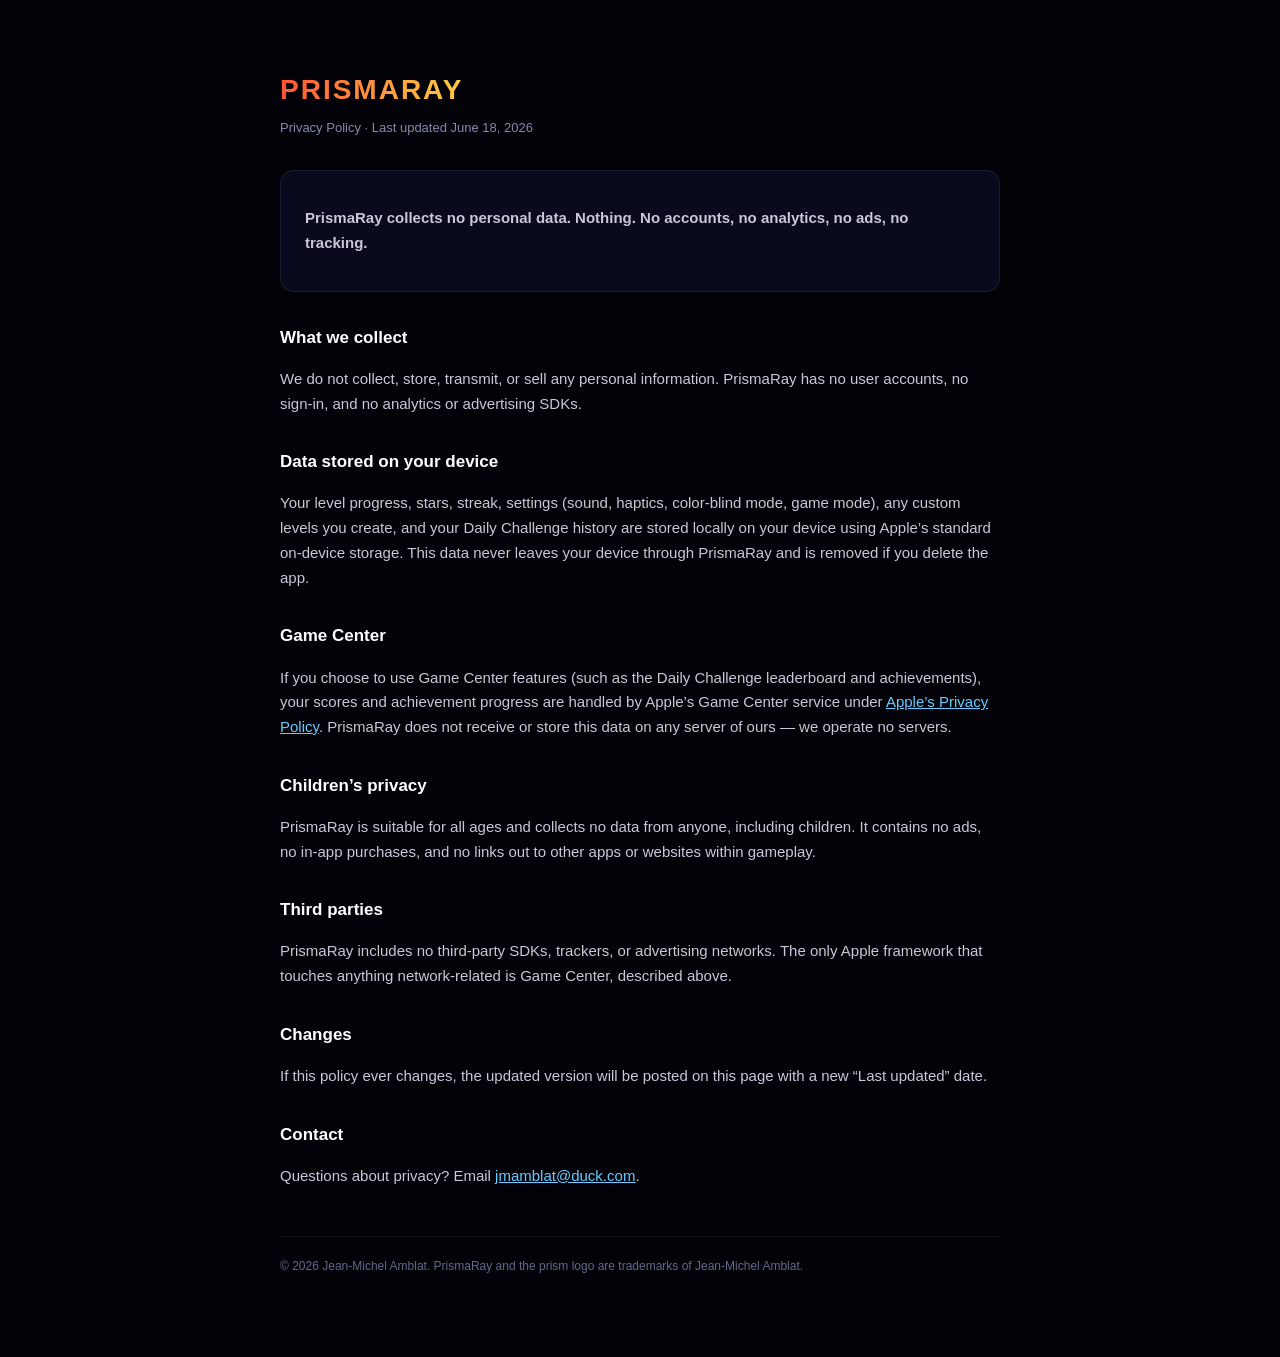
==== privacy-policy.html @ 41d7996e "PrismaRay pages" ====
<!DOCTYPE html>
<html lang="en">
<head>
<meta charset="UTF-8">
<meta name="viewport" content="width=device-width, initial-scale=1.0">
<title>PrismaRay — Privacy Policy</title>
<style>
  :root { color-scheme: dark; }
  body { margin:0; background:#020208; color:#e8e8f0; font-family:-apple-system,BlinkMacSystemFont,"Segoe UI",Roboto,sans-serif; line-height:1.65; }
  .wrap { max-width:720px; margin:0 auto; padding:48px 24px 80px; }
  h1 { font-size:28px; letter-spacing:2px; margin-bottom:4px; background:linear-gradient(90deg,#ff5533,#ffcc44,#33ff77,#3388ff,#aa66ff); -webkit-background-clip:text; background-clip:text; color:transparent; }
  .sub { color:#8888aa; font-size:13px; margin-bottom:32px; }
  h2 { font-size:17px; margin-top:32px; color:#fff; }
  p,li { color:#c8c8d8; font-size:15px; }
  a { color:#66ccff; }
  .card { background:#0a0a1e; border:1px solid rgba(255,255,255,.08); border-radius:14px; padding:20px 24px; margin-top:16px; }
  footer { margin-top:48px; color:#666688; font-size:12px; border-top:1px solid rgba(255,255,255,.06); padding-top:20px; }
</style>
</head>
<body>
<div class="wrap">
  <h1>PRISMARAY</h1>
  <div class="sub">Privacy Policy · Last updated June 18, 2026</div>

  <div class="card">
    <p><strong>PrismaRay collects no personal data. Nothing. No accounts, no analytics, no ads, no tracking.</strong></p>
  </div>

  <h2>What we collect</h2>
  <p>We do not collect, store, transmit, or sell any personal information. PrismaRay has no user accounts, no sign-in, and no analytics or advertising SDKs.</p>

  <h2>Data stored on your device</h2>
  <p>Your level progress, stars, streak, settings (sound, haptics, color-blind mode, game mode), any custom levels you create, and your Daily Challenge history are stored locally on your device using Apple’s standard on-device storage. This data never leaves your device through PrismaRay and is removed if you delete the app.</p>

  <h2>Game Center</h2>
  <p>If you choose to use Game Center features (such as the Daily Challenge leaderboard and achievements), your scores and achievement progress are handled by Apple’s Game Center service under <a href="https://www.apple.com/legal/privacy/">Apple’s Privacy Policy</a>. PrismaRay does not receive or store this data on any server of ours — we operate no servers.</p>

  <h2>Children’s privacy</h2>
  <p>PrismaRay is suitable for all ages and collects no data from anyone, including children. It contains no ads, no in-app purchases, and no links out to other apps or websites within gameplay.</p>

  <h2>Third parties</h2>
  <p>PrismaRay includes no third-party SDKs, trackers, or advertising networks. The only Apple framework that touches anything network-related is Game Center, described above.</p>

  <h2>Changes</h2>
  <p>If this policy ever changes, the updated version will be posted on this page with a new “Last updated” date.</p>

  <h2>Contact</h2>
  <p>Questions about privacy? Email <a href="mailto:jmamblat@duck.com">jmamblat@duck.com</a>.</p>

  <footer>© 2026 Jean-Michel Amblat. PrismaRay and the prism logo are trademarks of Jean-Michel Amblat.</footer>
</div>
</body>
</html>
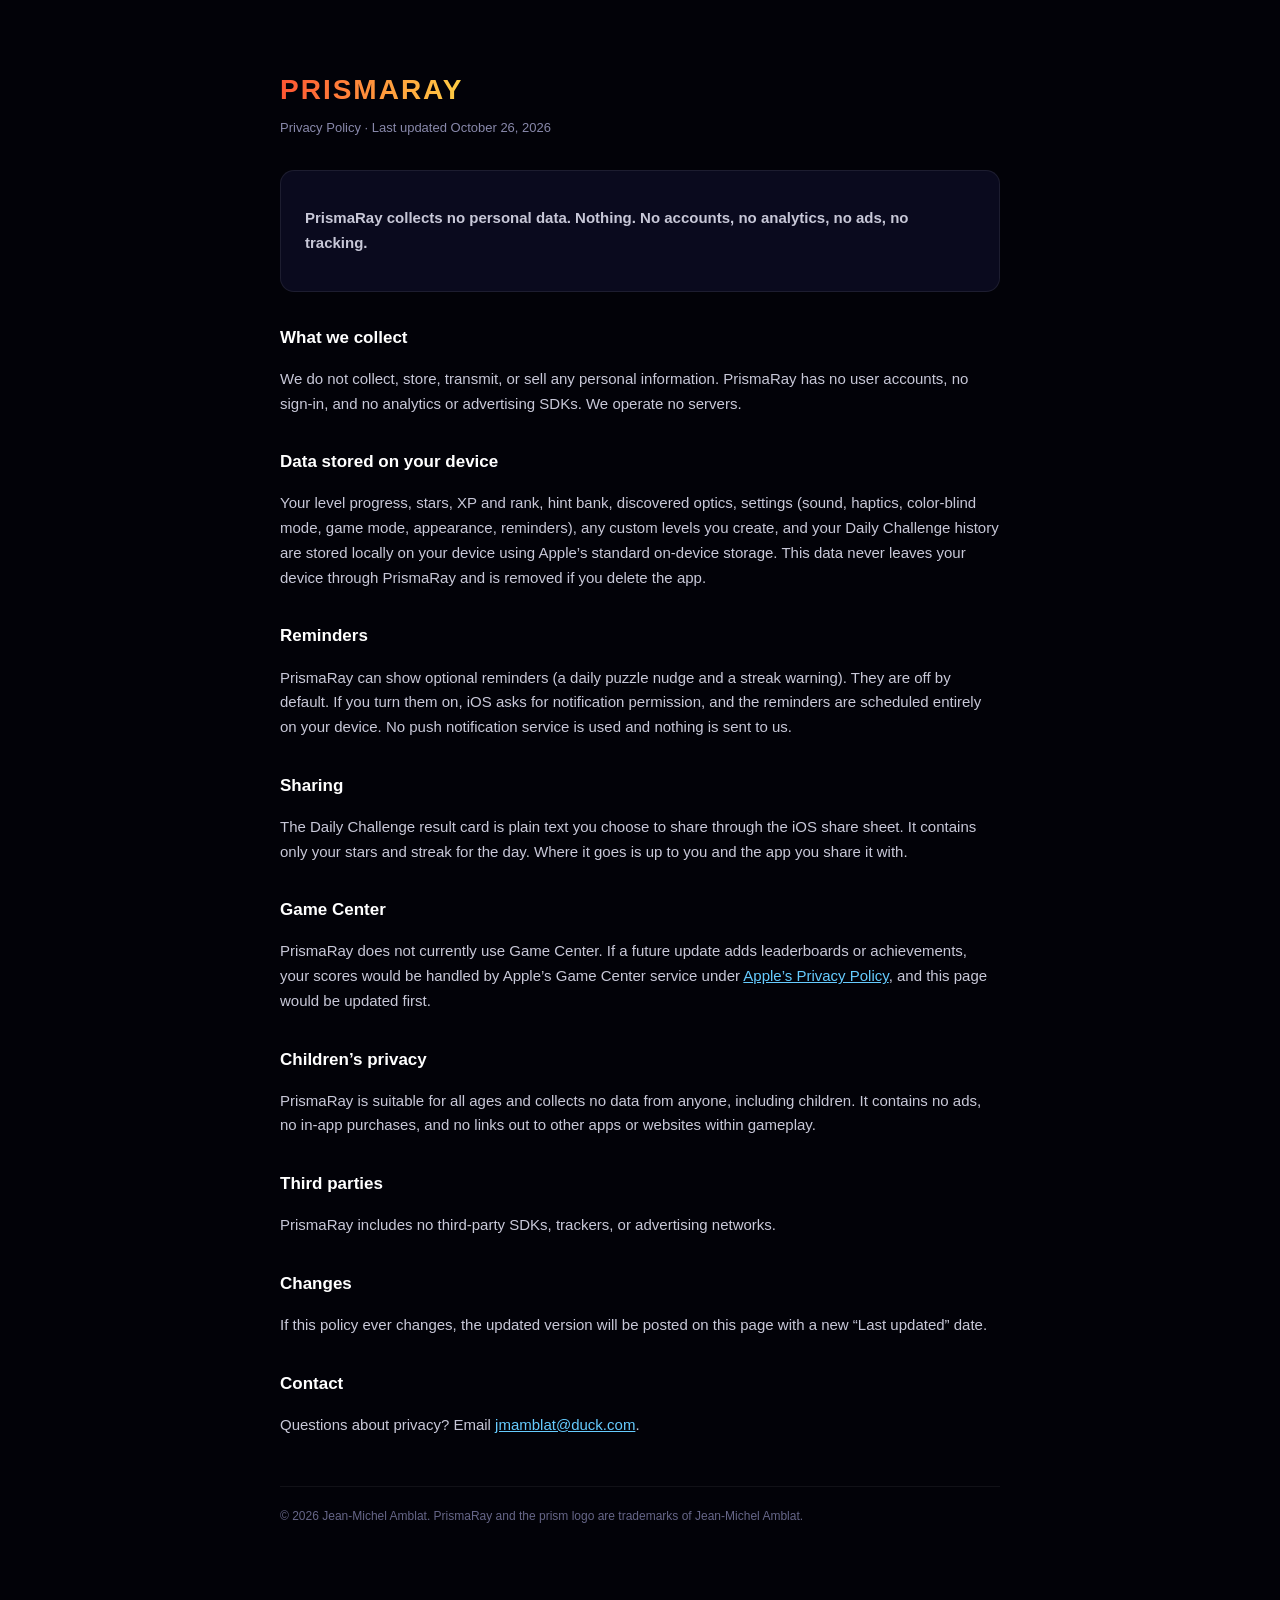
==== commit 13f59718: "Update support and privacy pages for PrismaRay 1.2 Reminders, stars, ranks, daily ladder, codex, end" ====
--- a/privacy-policy.html
+++ b/privacy-policy.html
@@ -20,26 +20,32 @@
 <body>
 <div class="wrap">
   <h1>PRISMARAY</h1>
-  <div class="sub">Privacy Policy · Last updated June 18, 2026</div>
+  <div class="sub">Privacy Policy · Last updated October 26, 2026</div>
 
   <div class="card">
     <p><strong>PrismaRay collects no personal data. Nothing. No accounts, no analytics, no ads, no tracking.</strong></p>
   </div>
 
   <h2>What we collect</h2>
-  <p>We do not collect, store, transmit, or sell any personal information. PrismaRay has no user accounts, no sign-in, and no analytics or advertising SDKs.</p>
+  <p>We do not collect, store, transmit, or sell any personal information. PrismaRay has no user accounts, no sign-in, and no analytics or advertising SDKs. We operate no servers.</p>
 
   <h2>Data stored on your device</h2>
-  <p>Your level progress, stars, streak, settings (sound, haptics, color-blind mode, game mode), any custom levels you create, and your Daily Challenge history are stored locally on your device using Apple’s standard on-device storage. This data never leaves your device through PrismaRay and is removed if you delete the app.</p>
+  <p>Your level progress, stars, XP and rank, hint bank, discovered optics, settings (sound, haptics, color-blind mode, game mode, appearance, reminders), any custom levels you create, and your Daily Challenge history are stored locally on your device using Apple’s standard on-device storage. This data never leaves your device through PrismaRay and is removed if you delete the app.</p>
+
+  <h2>Reminders</h2>
+  <p>PrismaRay can show optional reminders (a daily puzzle nudge and a streak warning). They are off by default. If you turn them on, iOS asks for notification permission, and the reminders are scheduled entirely on your device. No push notification service is used and nothing is sent to us.</p>
+
+  <h2>Sharing</h2>
+  <p>The Daily Challenge result card is plain text you choose to share through the iOS share sheet. It contains only your stars and streak for the day. Where it goes is up to you and the app you share it with.</p>
 
   <h2>Game Center</h2>
-  <p>If you choose to use Game Center features (such as the Daily Challenge leaderboard and achievements), your scores and achievement progress are handled by Apple’s Game Center service under <a href="https://www.apple.com/legal/privacy/">Apple’s Privacy Policy</a>. PrismaRay does not receive or store this data on any server of ours — we operate no servers.</p>
+  <p>PrismaRay does not currently use Game Center. If a future update adds leaderboards or achievements, your scores would be handled by Apple’s Game Center service under <a href="https://www.apple.com/legal/privacy/">Apple’s Privacy Policy</a>, and this page would be updated first.</p>
 
   <h2>Children’s privacy</h2>
   <p>PrismaRay is suitable for all ages and collects no data from anyone, including children. It contains no ads, no in-app purchases, and no links out to other apps or websites within gameplay.</p>
 
   <h2>Third parties</h2>
-  <p>PrismaRay includes no third-party SDKs, trackers, or advertising networks. The only Apple framework that touches anything network-related is Game Center, described above.</p>
+  <p>PrismaRay includes no third-party SDKs, trackers, or advertising networks.</p>
 
   <h2>Changes</h2>
   <p>If this policy ever changes, the updated version will be posted on this page with a new “Last updated” date.</p>
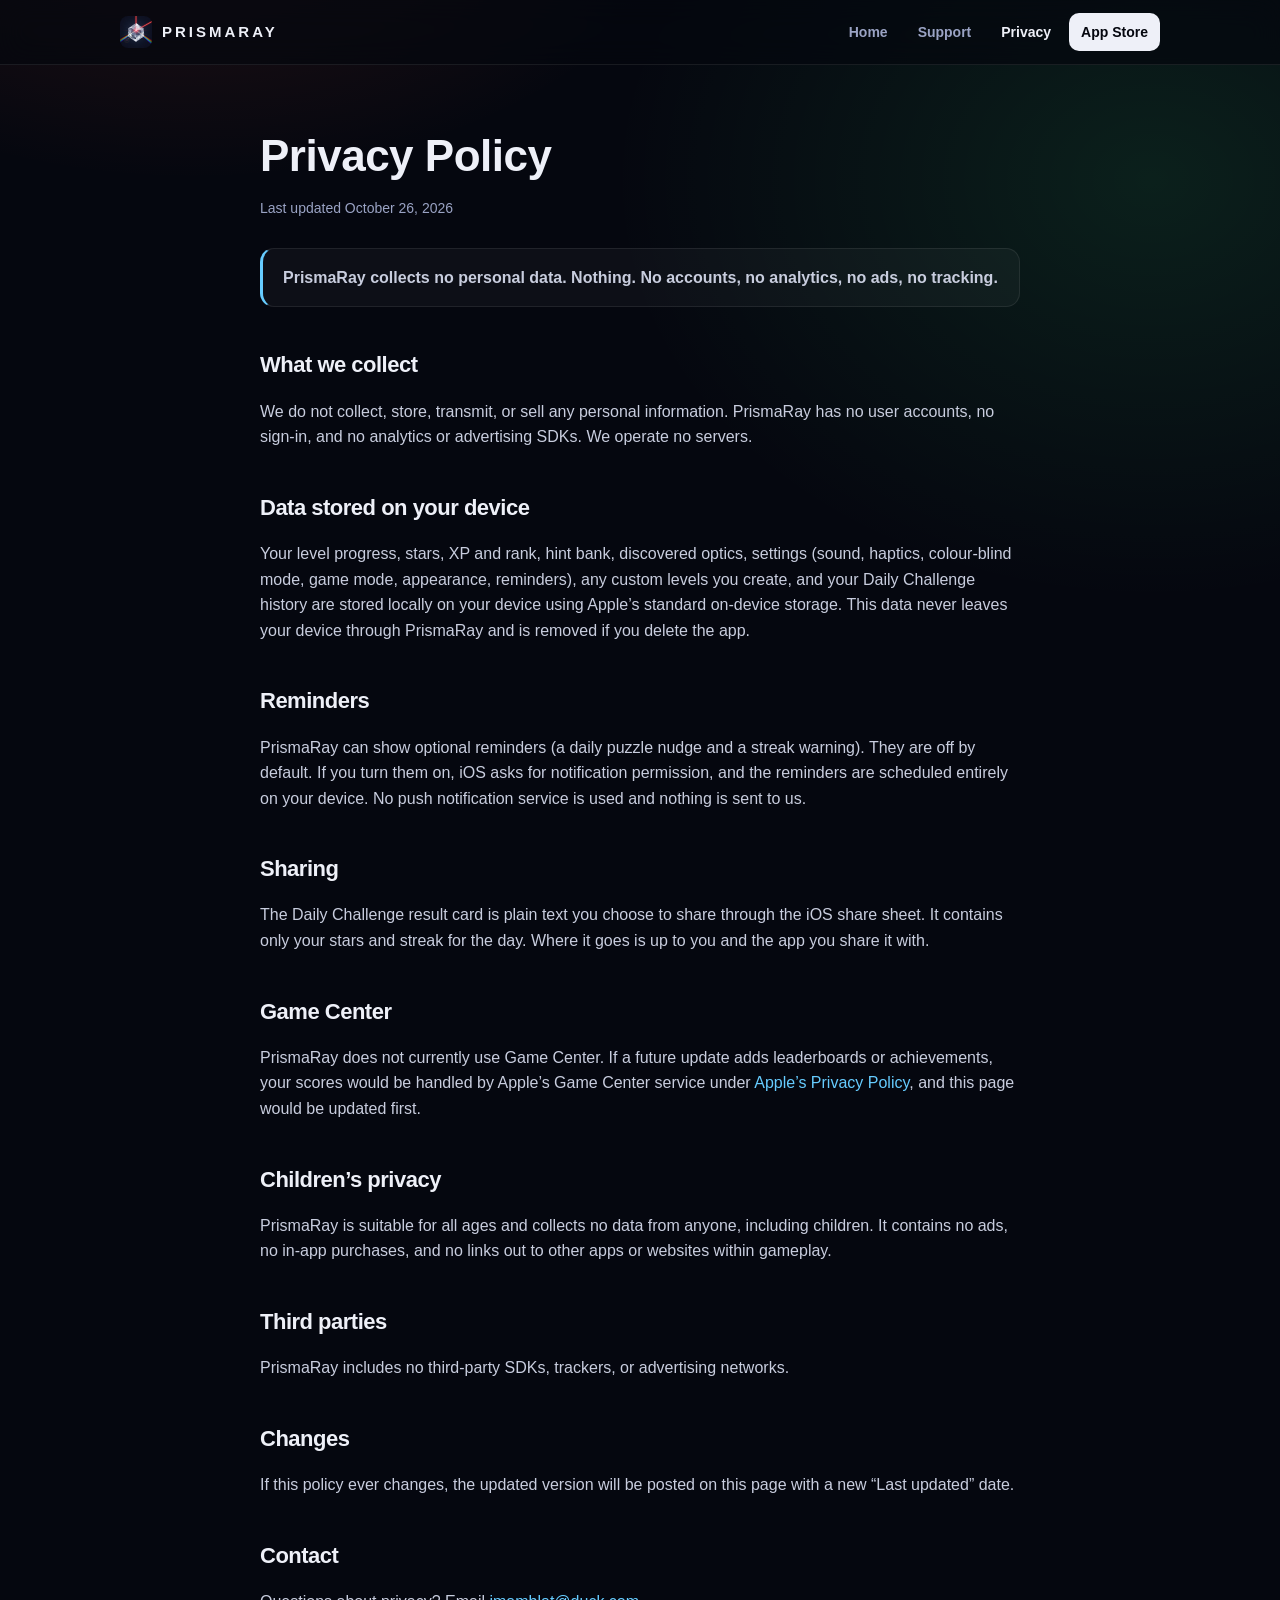
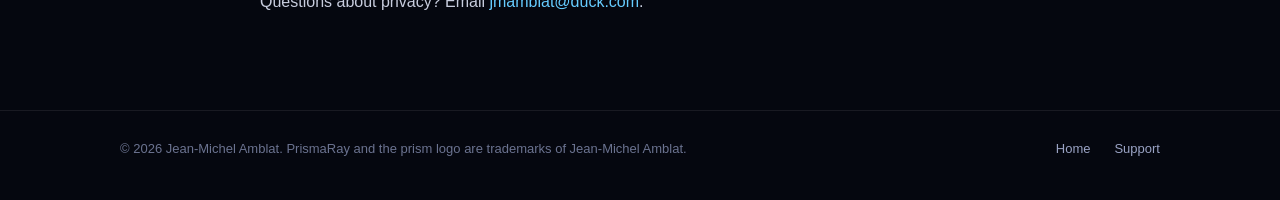
==== commit 852812c8: "Redesign site: landing page, shared stylesheet, store art, FAQ accordion Co-Authored-By: Claude Fabl" ====
--- a/privacy-policy.html
+++ b/privacy-policy.html
@@ -4,25 +4,29 @@
 <meta charset="UTF-8">
 <meta name="viewport" content="width=device-width, initial-scale=1.0">
 <title>PrismaRay — Privacy Policy</title>
-<style>
-  :root { color-scheme: dark; }
-  body { margin:0; background:#020208; color:#e8e8f0; font-family:-apple-system,BlinkMacSystemFont,"Segoe UI",Roboto,sans-serif; line-height:1.65; }
-  .wrap { max-width:720px; margin:0 auto; padding:48px 24px 80px; }
-  h1 { font-size:28px; letter-spacing:2px; margin-bottom:4px; background:linear-gradient(90deg,#ff5533,#ffcc44,#33ff77,#3388ff,#aa66ff); -webkit-background-clip:text; background-clip:text; color:transparent; }
-  .sub { color:#8888aa; font-size:13px; margin-bottom:32px; }
-  h2 { font-size:17px; margin-top:32px; color:#fff; }
-  p,li { color:#c8c8d8; font-size:15px; }
-  a { color:#66ccff; }
-  .card { background:#0a0a1e; border:1px solid rgba(255,255,255,.08); border-radius:14px; padding:20px 24px; margin-top:16px; }
-  footer { margin-top:48px; color:#666688; font-size:12px; border-top:1px solid rgba(255,255,255,.06); padding-top:20px; }
-</style>
+<meta name="description" content="PrismaRay collects no personal data. No accounts, no analytics, no ads, no tracking.">
+<link rel="icon" href="assets/icon-512.png" type="image/png">
+<link rel="apple-touch-icon" href="assets/apple-touch-icon.png">
+<link rel="stylesheet" href="style.css">
 </head>
 <body>
-<div class="wrap">
-  <h1>PRISMARAY</h1>
-  <div class="sub">Privacy Policy · Last updated October 26, 2026</div>
+<header class="nav">
+  <div class="wrap">
+    <a class="brand" href="index.html"><img src="assets/icon-512.png" alt="" width="32" height="32">PRISMARAY</a>
+    <nav>
+      <a href="index.html" class="hide-sm">Home</a>
+      <a href="support.html">Support</a>
+      <a href="privacy-policy.html" class="active hide-sm">Privacy</a>
+      <a class="btn" href="https://apps.apple.com/us/app/prismaray/id6781785309" rel="noopener">App Store</a>
+    </nav>
+  </div>
+</header>
 
-  <div class="card">
+<main class="wrap doc">
+  <h1>Privacy Policy</h1>
+  <div class="sub">Last updated October 26, 2026</div>
+
+  <div class="callout">
     <p><strong>PrismaRay collects no personal data. Nothing. No accounts, no analytics, no ads, no tracking.</strong></p>
   </div>
 
@@ -30,7 +34,7 @@
   <p>We do not collect, store, transmit, or sell any personal information. PrismaRay has no user accounts, no sign-in, and no analytics or advertising SDKs. We operate no servers.</p>
 
   <h2>Data stored on your device</h2>
-  <p>Your level progress, stars, XP and rank, hint bank, discovered optics, settings (sound, haptics, color-blind mode, game mode, appearance, reminders), any custom levels you create, and your Daily Challenge history are stored locally on your device using Apple’s standard on-device storage. This data never leaves your device through PrismaRay and is removed if you delete the app.</p>
+  <p>Your level progress, stars, XP and rank, hint bank, discovered optics, settings (sound, haptics, colour-blind mode, game mode, appearance, reminders), any custom levels you create, and your Daily Challenge history are stored locally on your device using Apple’s standard on-device storage. This data never leaves your device through PrismaRay and is removed if you delete the app.</p>
 
   <h2>Reminders</h2>
   <p>PrismaRay can show optional reminders (a daily puzzle nudge and a streak warning). They are off by default. If you turn them on, iOS asks for notification permission, and the reminders are scheduled entirely on your device. No push notification service is used and nothing is sent to us.</p>
@@ -52,8 +56,15 @@
 
   <h2>Contact</h2>
   <p>Questions about privacy? Email <a href="mailto:jmamblat@duck.com">jmamblat@duck.com</a>.</p>
+</main>
 
-  <footer>© 2026 Jean-Michel Amblat. PrismaRay and the prism logo are trademarks of Jean-Michel Amblat.</footer>
-</div>
+<footer>
+  <div class="wrap">
+    <span>© 2026 Jean-Michel Amblat. PrismaRay and the prism logo are trademarks of Jean-Michel Amblat.</span>
+    <span class="spacer"></span>
+    <a href="index.html">Home</a>
+    <a href="support.html">Support</a>
+  </div>
+</footer>
 </body>
 </html>
--- a/style.css
+++ b/style.css
@@ -0,0 +1,105 @@
+:root {
+  color-scheme: dark;
+  --bg: #05070f;
+  --bg-2: #0a0d1c;
+  --surface: rgba(255,255,255,.035);
+  --border: rgba(255,255,255,.08);
+  --text: #eef0f8;
+  --muted: #9aa3c4;
+  --accent: #66ccff;
+  --red: #ff5c40;
+  --green: #40ff8c;
+  --yellow: #ffcc40;
+  --rainbow: linear-gradient(90deg,#ff5533,#ffcc44,#33ff77,#3388ff,#aa66ff);
+  --radius: 20px;
+}
+* { box-sizing: border-box; }
+html { scroll-behavior: smooth; }
+body {
+  margin: 0; background: var(--bg); color: var(--text);
+  font-family: ui-rounded, -apple-system, BlinkMacSystemFont, "SF Pro Rounded", "Segoe UI", Roboto, sans-serif;
+  line-height: 1.6; -webkit-font-smoothing: antialiased;
+  background-image:
+    radial-gradient(900px 600px at 15% -10%, rgba(255,92,64,.16), transparent 60%),
+    radial-gradient(900px 700px at 90% 10%, rgba(64,255,140,.10), transparent 60%);
+  background-repeat: no-repeat;
+}
+a { color: var(--accent); text-decoration: none; }
+a:hover { text-decoration: underline; }
+.wrap { max-width: 1080px; margin: 0 auto; padding: 0 20px; }
+
+/* Nav */
+.nav { position: sticky; top: 0; z-index: 10; backdrop-filter: blur(14px); -webkit-backdrop-filter: blur(14px);
+  background: rgba(5,7,15,.72); border-bottom: 1px solid var(--border); }
+.nav .wrap { display: flex; align-items: center; gap: 14px; height: 64px; }
+.brand { display: flex; align-items: center; gap: 10px; color: var(--text); font-weight: 700; letter-spacing: 3px; font-size: 15px; }
+.brand img { width: 32px; height: 32px; border-radius: 8px; }
+.brand:hover { text-decoration: none; }
+.nav nav { margin-left: auto; display: flex; gap: 6px; align-items: center; }
+.nav nav a { color: var(--muted); font-size: 14px; font-weight: 600; padding: 8px 12px; border-radius: 10px; }
+.nav nav a:hover { color: var(--text); background: var(--surface); text-decoration: none; }
+.nav nav a.active { color: var(--text); }
+.btn { display: inline-flex; align-items: center; gap: 8px; padding: 10px 16px; border-radius: 999px;
+  font-weight: 700; font-size: 14px; color: #05070f !important; background: var(--text); white-space: nowrap; }
+.btn:hover { text-decoration: none; background: #fff; }
+.btn.ghost { background: transparent; color: var(--text) !important; border: 1px solid var(--border); }
+.btn.ghost:hover { background: var(--surface); }
+.btn svg { width: 16px; height: 16px; fill: currentColor; }
+
+/* Hero */
+.hero { padding: 72px 0 32px; text-align: center; }
+.hero h1 { font-size: clamp(40px, 7vw, 76px); line-height: 1.02; letter-spacing: -1.5px; margin: 0 0 18px; font-weight: 800; }
+.hero h1 span { background: var(--rainbow); -webkit-background-clip: text; background-clip: text; color: transparent; }
+.hero p { font-size: clamp(17px, 2.2vw, 21px); color: var(--muted); max-width: 640px; margin: 0 auto 28px; }
+.hero .cta { display: flex; gap: 12px; justify-content: center; flex-wrap: wrap; }
+.pills { display: flex; gap: 10px; justify-content: center; flex-wrap: wrap; margin-top: 26px; }
+.pill { font-size: 13px; font-weight: 700; padding: 6px 14px; border-radius: 999px; border: 1px solid; }
+.pill.g { color: var(--green); } .pill.b { color: var(--accent); } .pill.y { color: var(--yellow); }
+
+.art { margin: 40px auto 0; border-radius: var(--radius); overflow: hidden; border: 1px solid var(--border);
+  box-shadow: 0 30px 80px rgba(0,0,0,.6), 0 0 120px rgba(102,204,255,.08); }
+.art img { display: block; width: 100%; height: auto; }
+
+/* Sections */
+section { padding: 64px 0; }
+h2 { font-size: clamp(26px, 4vw, 38px); letter-spacing: -.5px; margin: 0 0 10px; }
+.lead { color: var(--muted); font-size: 17px; max-width: 640px; margin: 0 0 32px; }
+.grid { display: grid; grid-template-columns: repeat(auto-fit, minmax(260px, 1fr)); gap: 16px; }
+.card { background: var(--surface); border: 1px solid var(--border); border-radius: var(--radius); padding: 22px 22px 20px; }
+.card h3 { margin: 10px 0 6px; font-size: 18px; }
+.card p { margin: 0; color: var(--muted); font-size: 15px; }
+.ico { width: 40px; height: 40px; border-radius: 12px; display: grid; place-items: center; font-size: 20px;
+  background: rgba(102,204,255,.12); border: 1px solid rgba(102,204,255,.25); }
+
+/* Screens */
+.screens { display: flex; gap: 18px; overflow-x: auto; padding: 8px 4px 20px; scroll-snap-type: x mandatory; -webkit-overflow-scrolling: touch; }
+.screens img { flex: 0 0 auto; width: 260px; border-radius: 26px; border: 1px solid var(--border); scroll-snap-align: start;
+  box-shadow: 0 20px 50px rgba(0,0,0,.5); }
+
+/* Steps */
+.steps { display: grid; grid-template-columns: repeat(auto-fit, minmax(220px, 1fr)); gap: 16px; counter-reset: step; }
+.step { padding: 22px; border-radius: var(--radius); background: var(--surface); border: 1px solid var(--border); }
+.step::before { counter-increment: step; content: counter(step); display: inline-grid; place-items: center; width: 34px; height: 34px;
+  border-radius: 50%; background: var(--rainbow); color: #05070f; font-weight: 800; margin-bottom: 12px; }
+.step h3 { margin: 0 0 6px; font-size: 17px; } .step p { margin: 0; color: var(--muted); font-size: 15px; }
+
+/* Docs pages */
+.doc { padding: 56px 0 80px; max-width: 760px; }
+.doc h1 { font-size: clamp(32px, 5vw, 44px); letter-spacing: -.5px; margin: 0 0 6px; }
+.doc .sub { color: var(--muted); font-size: 14px; margin-bottom: 28px; }
+.doc h2 { font-size: 22px; margin: 40px 0 10px; }
+.doc p, .doc li { color: #c8cdde; font-size: 16px; }
+.callout { background: var(--surface); border: 1px solid var(--border); border-left: 3px solid var(--accent); border-radius: 14px; padding: 16px 20px; }
+.callout p { margin: 0; }
+details { border: 1px solid var(--border); border-radius: 14px; background: var(--surface); padding: 0 18px; margin-top: 10px; }
+summary { cursor: pointer; font-weight: 700; padding: 14px 0; list-style: none; display: flex; justify-content: space-between; align-items: center; }
+summary::-webkit-details-marker { display: none; }
+summary::after { content: "+"; color: var(--muted); font-size: 20px; }
+details[open] summary::after { content: "–"; }
+details p { margin: 0 0 14px; }
+
+footer { border-top: 1px solid var(--border); padding: 28px 0 40px; color: #6b7390; font-size: 13px; }
+footer .wrap { display: flex; flex-wrap: wrap; gap: 12px 24px; align-items: center; }
+footer a { color: var(--muted); }
+footer .spacer { flex: 1; }
+@media (max-width: 600px) { .nav nav a.hide-sm { display: none; } .hero { padding-top: 48px; } section { padding: 48px 0; } }
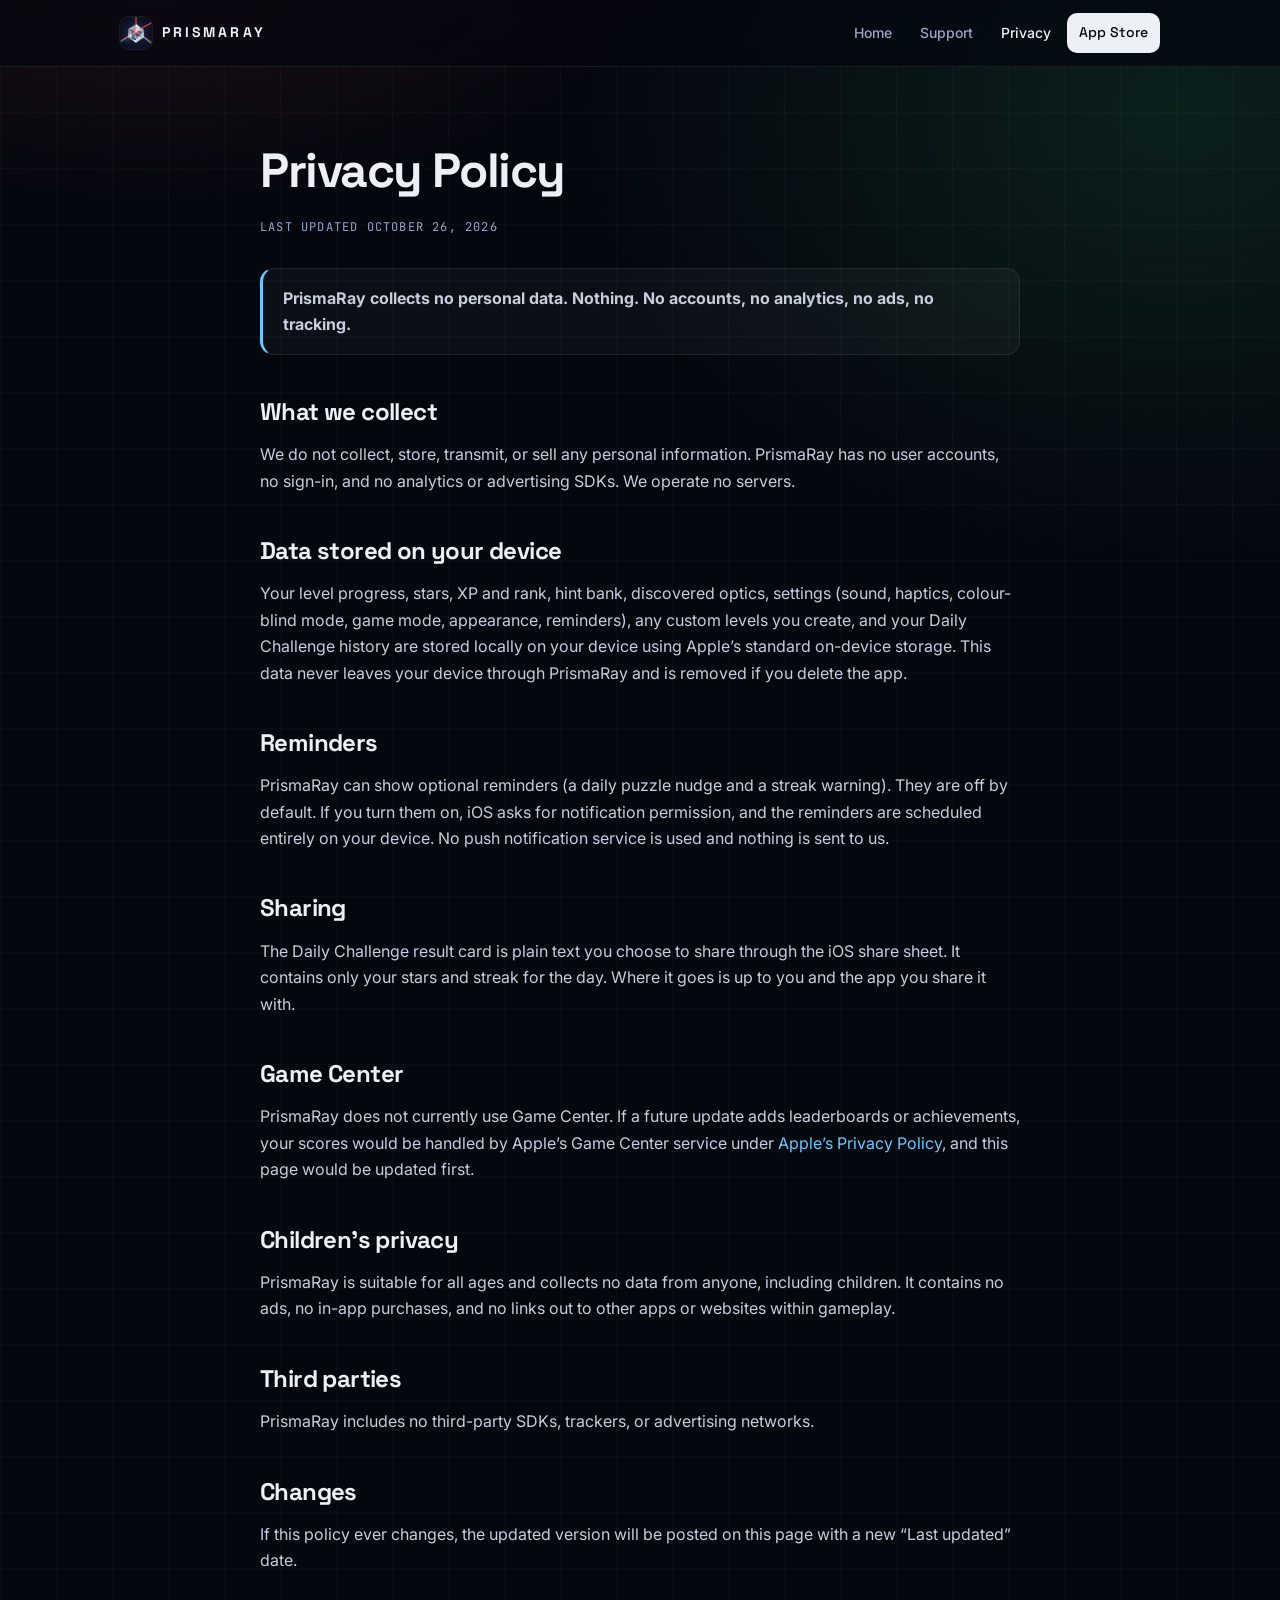
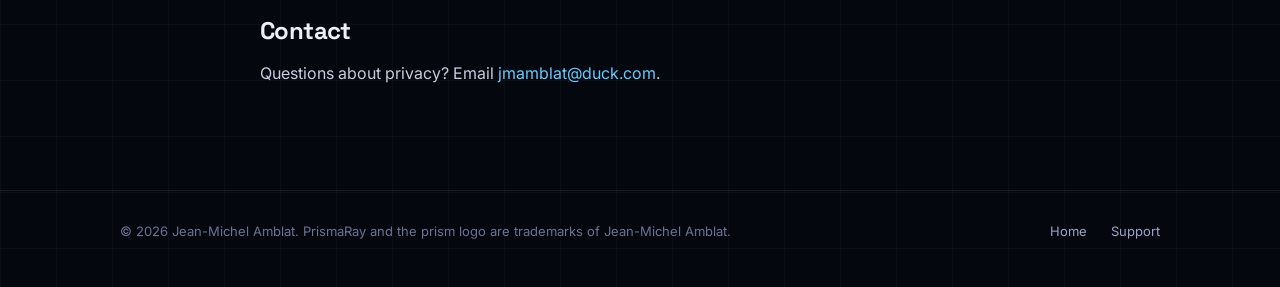
==== commit 94741161: "Site refresh: Space Grotesk / Inter / JetBrains Mono, stats row, eyebrows, screenshot grid, hover st" ====
--- a/privacy-policy.html
+++ b/privacy-policy.html
@@ -7,7 +7,10 @@
 <meta name="description" content="PrismaRay collects no personal data. No accounts, no analytics, no ads, no tracking.">
 <link rel="icon" href="assets/icon-512.png" type="image/png">
 <link rel="apple-touch-icon" href="assets/apple-touch-icon.png">
-<link rel="stylesheet" href="style.css">
+<link rel="preconnect" href="https://fonts.googleapis.com">
+<link rel="preconnect" href="https://fonts.gstatic.com" crossorigin>
+<link href="https://fonts.googleapis.com/css2?family=Inter:wght@400;500;600&family=Space+Grotesk:wght@500;600;700&family=JetBrains+Mono:wght@500;700&display=swap" rel="stylesheet">
+<link rel="stylesheet" href="style.css?v=6">
 </head>
 <body>
 <header class="nav">
--- a/style.css
+++ b/style.css
@@ -1,9 +1,11 @@
 :root {
   color-scheme: dark;
   --bg: #05070f;
-  --bg-2: #0a0d1c;
+  --bg-2: #0b0e1d;
   --surface: rgba(255,255,255,.035);
+  --surface-2: rgba(255,255,255,.06);
   --border: rgba(255,255,255,.08);
+  --border-2: rgba(255,255,255,.16);
   --text: #eef0f8;
   --muted: #9aa3c4;
   --accent: #66ccff;
@@ -11,95 +13,119 @@
   --green: #40ff8c;
   --yellow: #ffcc40;
   --rainbow: linear-gradient(90deg,#ff5533,#ffcc44,#33ff77,#3388ff,#aa66ff);
-  --radius: 20px;
+  --radius: 22px;
+  --display: "Space Grotesk", "SF Pro Display", -apple-system, BlinkMacSystemFont, sans-serif;
+  --body: "Inter", -apple-system, BlinkMacSystemFont, "Segoe UI", Roboto, sans-serif;
+  --mono: "JetBrains Mono", ui-monospace, SFMono-Regular, Menlo, monospace;
 }
 * { box-sizing: border-box; }
 html { scroll-behavior: smooth; }
 body {
   margin: 0; background: var(--bg); color: var(--text);
-  font-family: ui-rounded, -apple-system, BlinkMacSystemFont, "SF Pro Rounded", "Segoe UI", Roboto, sans-serif;
-  line-height: 1.6; -webkit-font-smoothing: antialiased;
+  font-family: var(--body); font-size: 16px; line-height: 1.65;
+  -webkit-font-smoothing: antialiased; text-rendering: optimizeLegibility;
   background-image:
-    radial-gradient(900px 600px at 15% -10%, rgba(255,92,64,.16), transparent 60%),
-    radial-gradient(900px 700px at 90% 10%, rgba(64,255,140,.10), transparent 60%);
-  background-repeat: no-repeat;
+    radial-gradient(1000px 650px at 12% -10%, rgba(255,92,64,.16), transparent 60%),
+    radial-gradient(1000px 750px at 92% 6%, rgba(64,255,140,.10), transparent 60%),
+    linear-gradient(rgba(255,255,255,.025) 1px, transparent 1px),
+    linear-gradient(90deg, rgba(255,255,255,.025) 1px, transparent 1px);
+  background-size: auto, auto, 56px 56px, 56px 56px;
+  background-repeat: no-repeat, no-repeat, repeat, repeat;
 }
+h1, h2, h3, .brand, .btn, summary, .step h3 { font-family: var(--display); }
 a { color: var(--accent); text-decoration: none; }
 a:hover { text-decoration: underline; }
 .wrap { max-width: 1080px; margin: 0 auto; padding: 0 20px; }
+.eyebrow { font-family: var(--mono); font-size: 12px; letter-spacing: .18em; text-transform: uppercase; color: var(--accent); margin: 0 0 10px; }
 
 /* Nav */
-.nav { position: sticky; top: 0; z-index: 10; backdrop-filter: blur(14px); -webkit-backdrop-filter: blur(14px);
-  background: rgba(5,7,15,.72); border-bottom: 1px solid var(--border); }
-.nav .wrap { display: flex; align-items: center; gap: 14px; height: 64px; }
-.brand { display: flex; align-items: center; gap: 10px; color: var(--text); font-weight: 700; letter-spacing: 3px; font-size: 15px; }
-.brand img { width: 32px; height: 32px; border-radius: 8px; }
+.nav { position: sticky; top: 0; z-index: 10; backdrop-filter: blur(16px) saturate(140%); -webkit-backdrop-filter: blur(16px) saturate(140%);
+  background: rgba(5,7,15,.7); border-bottom: 1px solid var(--border); }
+.nav .wrap { display: flex; align-items: center; gap: 14px; height: 66px; }
+.brand { display: flex; align-items: center; gap: 10px; color: var(--text); font-weight: 700; letter-spacing: .22em; font-size: 14px; }
+.brand img { width: 32px; height: 32px; border-radius: 9px; box-shadow: 0 0 0 1px var(--border); }
 .brand:hover { text-decoration: none; }
-.nav nav { margin-left: auto; display: flex; gap: 6px; align-items: center; }
-.nav nav a { color: var(--muted); font-size: 14px; font-weight: 600; padding: 8px 12px; border-radius: 10px; }
+.nav nav { margin-left: auto; display: flex; gap: 4px; align-items: center; }
+.nav nav a { color: var(--muted); font-size: 14px; font-weight: 500; padding: 8px 12px; border-radius: 10px; transition: color .15s, background .15s; }
 .nav nav a:hover { color: var(--text); background: var(--surface); text-decoration: none; }
 .nav nav a.active { color: var(--text); }
-.btn { display: inline-flex; align-items: center; gap: 8px; padding: 10px 16px; border-radius: 999px;
-  font-weight: 700; font-size: 14px; color: #05070f !important; background: var(--text); white-space: nowrap; }
-.btn:hover { text-decoration: none; background: #fff; }
-.btn.ghost { background: transparent; color: var(--text) !important; border: 1px solid var(--border); }
-.btn.ghost:hover { background: var(--surface); }
+.btn { display: inline-flex; align-items: center; gap: 8px; padding: 11px 18px; border-radius: 999px; font-weight: 600; font-size: 14px;
+  letter-spacing: .01em; color: #05070f !important; background: var(--text); white-space: nowrap; transition: transform .15s, box-shadow .15s, background .15s; }
+.btn:hover { text-decoration: none; background: #fff; transform: translateY(-1px); box-shadow: 0 8px 24px rgba(102,204,255,.18); }
+.btn.ghost { background: transparent; color: var(--text) !important; border: 1px solid var(--border-2); }
+.btn.ghost:hover { background: var(--surface); box-shadow: none; }
 .btn svg { width: 16px; height: 16px; fill: currentColor; }
 
 /* Hero */
-.hero { padding: 72px 0 32px; text-align: center; }
-.hero h1 { font-size: clamp(40px, 7vw, 76px); line-height: 1.02; letter-spacing: -1.5px; margin: 0 0 18px; font-weight: 800; }
+.hero { padding: 84px 0 24px; text-align: center; }
+.hero h1 { font-size: clamp(44px, 7.4vw, 84px); line-height: .98; letter-spacing: -.03em; margin: 0 0 20px; font-weight: 700; }
 .hero h1 span { background: var(--rainbow); -webkit-background-clip: text; background-clip: text; color: transparent; }
-.hero p { font-size: clamp(17px, 2.2vw, 21px); color: var(--muted); max-width: 640px; margin: 0 auto 28px; }
+.hero p { font-size: clamp(17px, 2.1vw, 20px); color: var(--muted); max-width: 620px; margin: 0 auto 30px; }
 .hero .cta { display: flex; gap: 12px; justify-content: center; flex-wrap: wrap; }
 .pills { display: flex; gap: 10px; justify-content: center; flex-wrap: wrap; margin-top: 26px; }
-.pill { font-size: 13px; font-weight: 700; padding: 6px 14px; border-radius: 999px; border: 1px solid; }
+.pill { font-family: var(--mono); font-size: 12px; letter-spacing: .06em; padding: 7px 14px; border-radius: 999px; border: 1px solid; background: rgba(0,0,0,.25); }
 .pill.g { color: var(--green); } .pill.b { color: var(--accent); } .pill.y { color: var(--yellow); }
 
-.art { margin: 40px auto 0; border-radius: var(--radius); overflow: hidden; border: 1px solid var(--border);
-  box-shadow: 0 30px 80px rgba(0,0,0,.6), 0 0 120px rgba(102,204,255,.08); }
-.art img { display: block; width: 100%; height: auto; }
+.art { margin: 44px auto 0; border-radius: var(--radius); overflow: hidden; border: 1px solid var(--border-2);
+  box-shadow: 0 40px 100px rgba(0,0,0,.65), 0 0 140px rgba(102,204,255,.07); }
+.art img { display: block; width: 100%; height: auto; aspect-ratio: 16 / 9; }
+
+.stats { display: grid; grid-template-columns: repeat(4, 1fr); gap: 12px; margin: 28px auto 0; }
+.stat { padding: 18px 12px; border-radius: 16px; background: var(--surface); border: 1px solid var(--border); text-align: center; }
+.stat b { display: block; font-family: var(--display); font-size: clamp(26px, 3.4vw, 36px); letter-spacing: -.02em; line-height: 1; }
+.stat span { display: block; margin-top: 6px; font-family: var(--mono); font-size: 11px; letter-spacing: .14em; text-transform: uppercase; color: var(--muted); }
 
 /* Sections */
-section { padding: 64px 0; }
-h2 { font-size: clamp(26px, 4vw, 38px); letter-spacing: -.5px; margin: 0 0 10px; }
-.lead { color: var(--muted); font-size: 17px; max-width: 640px; margin: 0 0 32px; }
+section.wrap { padding: 72px 20px; }
+h2 { font-size: clamp(28px, 4.2vw, 42px); letter-spacing: -.025em; line-height: 1.1; margin: 0 0 12px; font-weight: 700; }
+.lead { color: var(--muted); font-size: 17px; max-width: 640px; margin: 0 0 34px; }
 .grid { display: grid; grid-template-columns: repeat(auto-fit, minmax(260px, 1fr)); gap: 16px; }
-.card { background: var(--surface); border: 1px solid var(--border); border-radius: var(--radius); padding: 22px 22px 20px; }
-.card h3 { margin: 10px 0 6px; font-size: 18px; }
+.card { position: relative; background: var(--surface); border: 1px solid var(--border); border-radius: var(--radius); padding: 24px 22px 22px;
+  transition: transform .2s, border-color .2s, background .2s; }
+.card:hover { transform: translateY(-3px); border-color: var(--border-2); background: var(--surface-2); }
+.card h3 { margin: 14px 0 6px; font-size: 18px; letter-spacing: -.01em; font-weight: 600; }
 .card p { margin: 0; color: var(--muted); font-size: 15px; }
-.ico { width: 40px; height: 40px; border-radius: 12px; display: grid; place-items: center; font-size: 20px;
-  background: rgba(102,204,255,.12); border: 1px solid rgba(102,204,255,.25); }
+.ico { width: 42px; height: 42px; border-radius: 12px; display: grid; place-items: center; font-size: 20px;
+  background: rgba(102,204,255,.10); border: 1px solid rgba(102,204,255,.22); }
 
 /* Screens */
-.screens { display: flex; gap: 18px; overflow-x: auto; padding: 8px 4px 20px; scroll-snap-type: x mandatory; -webkit-overflow-scrolling: touch; }
-.screens img { flex: 0 0 auto; width: 260px; border-radius: 26px; border: 1px solid var(--border); scroll-snap-align: start;
-  box-shadow: 0 20px 50px rgba(0,0,0,.5); }
+.shots { display: grid; grid-template-columns: repeat(3, 1fr); gap: 20px; }
+.shot { margin: 0; border-radius: 22px; overflow: hidden; border: 1px solid var(--border);
+  box-shadow: 0 20px 50px rgba(0,0,0,.5); background: var(--bg-2); transition: transform .2s, border-color .2s; }
+.shot:hover { transform: translateY(-4px); border-color: var(--border-2); }
+.shot img { display: block; width: 100%; height: auto; }
+@media (max-width: 820px) { .shots { grid-template-columns: repeat(2, 1fr); gap: 14px; } }
+@media (max-width: 480px) { .shots { grid-template-columns: 1fr 1fr; gap: 10px; } .shot { border-radius: 14px; } }
 
 /* Steps */
 .steps { display: grid; grid-template-columns: repeat(auto-fit, minmax(220px, 1fr)); gap: 16px; counter-reset: step; }
-.step { padding: 22px; border-radius: var(--radius); background: var(--surface); border: 1px solid var(--border); }
-.step::before { counter-increment: step; content: counter(step); display: inline-grid; place-items: center; width: 34px; height: 34px;
-  border-radius: 50%; background: var(--rainbow); color: #05070f; font-weight: 800; margin-bottom: 12px; }
-.step h3 { margin: 0 0 6px; font-size: 17px; } .step p { margin: 0; color: var(--muted); font-size: 15px; }
+.step { padding: 24px; border-radius: var(--radius); background: var(--surface); border: 1px solid var(--border); }
+.step::before { counter-increment: step; content: counter(step, decimal-leading-zero); font-family: var(--mono); font-size: 12px; letter-spacing: .14em;
+  display: inline-block; padding: 6px 10px; border-radius: 999px; background: var(--rainbow); color: #05070f; font-weight: 700; margin-bottom: 14px; }
+.step h3 { margin: 0 0 6px; font-size: 18px; font-weight: 600; } .step p { margin: 0; color: var(--muted); font-size: 15px; }
 
 /* Docs pages */
-.doc { padding: 56px 0 80px; max-width: 760px; }
-.doc h1 { font-size: clamp(32px, 5vw, 44px); letter-spacing: -.5px; margin: 0 0 6px; }
-.doc .sub { color: var(--muted); font-size: 14px; margin-bottom: 28px; }
-.doc h2 { font-size: 22px; margin: 40px 0 10px; }
+.doc { padding: 64px 0 88px; max-width: 760px; }
+.doc h1 { font-size: clamp(34px, 5vw, 48px); letter-spacing: -.03em; margin: 0 0 8px; }
+.doc .sub { font-family: var(--mono); color: var(--muted); font-size: 12px; letter-spacing: .1em; text-transform: uppercase; margin-bottom: 30px; }
+.doc h2 { font-size: 24px; margin: 44px 0 12px; }
 .doc p, .doc li { color: #c8cdde; font-size: 16px; }
 .callout { background: var(--surface); border: 1px solid var(--border); border-left: 3px solid var(--accent); border-radius: 14px; padding: 16px 20px; }
 .callout p { margin: 0; }
-details { border: 1px solid var(--border); border-radius: 14px; background: var(--surface); padding: 0 18px; margin-top: 10px; }
-summary { cursor: pointer; font-weight: 700; padding: 14px 0; list-style: none; display: flex; justify-content: space-between; align-items: center; }
+details { border: 1px solid var(--border); border-radius: 14px; background: var(--surface); padding: 0 18px; margin-top: 10px; transition: border-color .15s; }
+details:hover { border-color: var(--border-2); }
+summary { cursor: pointer; font-weight: 600; font-size: 16px; padding: 15px 0; list-style: none; display: flex; justify-content: space-between; align-items: center; gap: 12px; }
 summary::-webkit-details-marker { display: none; }
-summary::after { content: "+"; color: var(--muted); font-size: 20px; }
+summary::after { content: "+"; font-family: var(--mono); color: var(--muted); font-size: 18px; }
 details[open] summary::after { content: "–"; }
-details p { margin: 0 0 14px; }
+details p { margin: 0 0 16px; }
 
-footer { border-top: 1px solid var(--border); padding: 28px 0 40px; color: #6b7390; font-size: 13px; }
+footer { border-top: 1px solid var(--border); padding: 30px 0 44px; color: #6b7390; font-size: 13px; }
 footer .wrap { display: flex; flex-wrap: wrap; gap: 12px 24px; align-items: center; }
 footer a { color: var(--muted); }
 footer .spacer { flex: 1; }
-@media (max-width: 600px) { .nav nav a.hide-sm { display: none; } .hero { padding-top: 48px; } section { padding: 48px 0; } }
+@media (max-width: 600px) {
+  .nav nav a.hide-sm { display: none; }
+  .hero { padding-top: 52px; } section.wrap { padding: 52px 20px; }
+  .stats { grid-template-columns: repeat(2, 1fr); }
+}
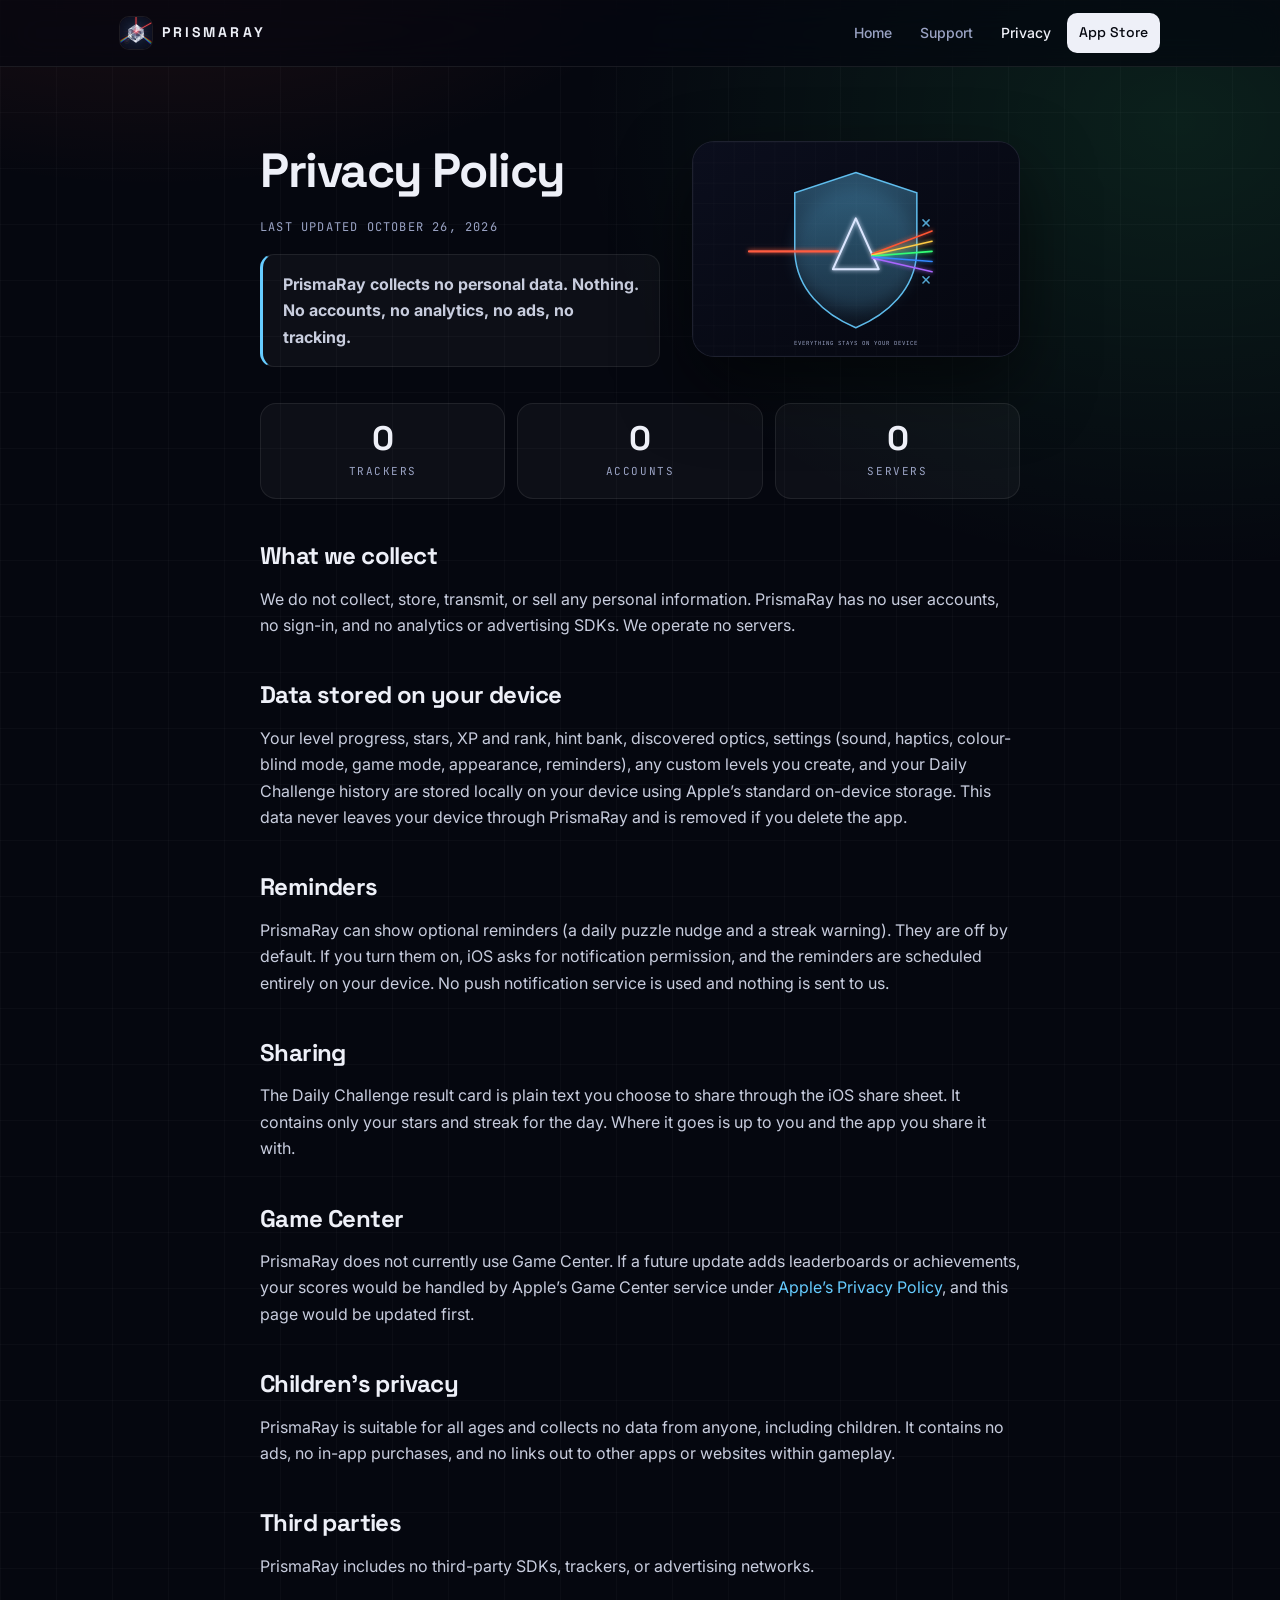
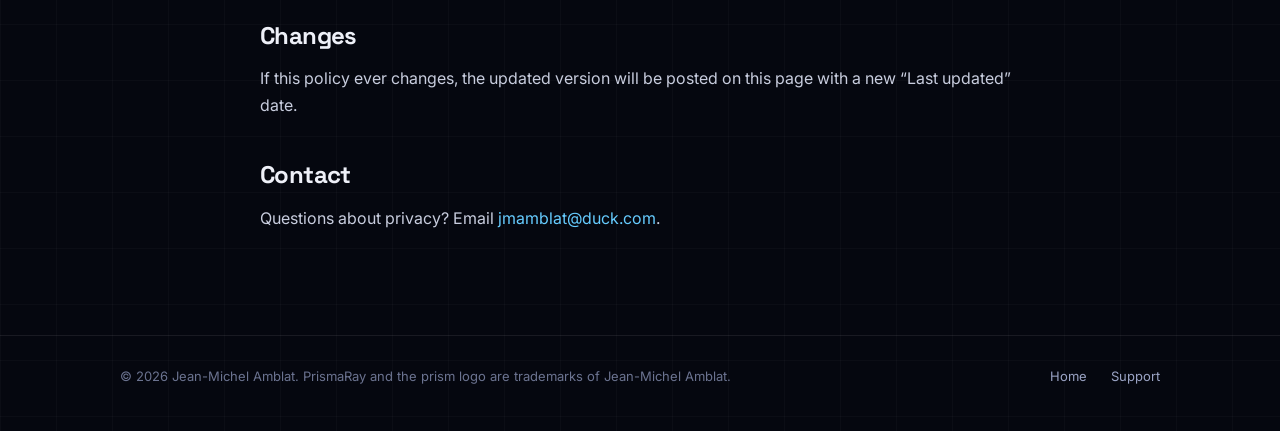
==== commit b9c15092: "Support and privacy pages: hero illustrations, in-app shots, zero-data strip Co-Authored-By: Claude " ====
--- a/privacy-policy.html
+++ b/privacy-policy.html
@@ -10,7 +10,7 @@
 <link rel="preconnect" href="https://fonts.googleapis.com">
 <link rel="preconnect" href="https://fonts.gstatic.com" crossorigin>
 <link href="https://fonts.googleapis.com/css2?family=Inter:wght@400;500;600&family=Space+Grotesk:wght@500;600;700&family=JetBrains+Mono:wght@500;700&display=swap" rel="stylesheet">
-<link rel="stylesheet" href="style.css?v=6">
+<link rel="stylesheet" href="style.css?v=7">
 </head>
 <body>
 <header class="nav">
@@ -26,11 +26,47 @@
 </header>
 
 <main class="wrap doc">
-  <h1>Privacy Policy</h1>
-  <div class="sub">Last updated October 26, 2026</div>
-
-  <div class="callout">
-    <p><strong>PrismaRay collects no personal data. Nothing. No accounts, no analytics, no ads, no tracking.</strong></p>
+  <div class="doc-hero">
+    <div>
+      <h1>Privacy Policy</h1>
+      <div class="sub">Last updated October 26, 2026</div>
+      <div class="callout">
+        <p><strong>PrismaRay collects no personal data. Nothing. No accounts, no analytics, no ads, no tracking.</strong></p>
+      </div>
+    </div>
+    <div class="doc-art" aria-hidden="true">
+<svg viewBox="0 0 640 420" xmlns="http://www.w3.org/2000/svg">
+  <defs>
+    <filter id="g2" x="-50%" y="-50%" width="200%" height="200%"><feGaussianBlur stdDeviation="16"/></filter>
+    <filter id="g" x="-50%" y="-50%" width="200%" height="200%"><feGaussianBlur stdDeviation="4" result="b"/><feMerge><feMergeNode in="b"/><feMergeNode in="SourceGraphic"/></feMerge></filter>
+    <pattern id="grid" width="40" height="40" patternUnits="userSpaceOnUse"><path d="M40 0H0V40" fill="none" stroke="rgba(255,255,255,.06)"/></pattern>
+    <linearGradient id="bg" x1="0" y1="0" x2="1" y2="1"><stop offset="0" stop-color="#0b0e1d"/><stop offset="1" stop-color="#05070f"/></linearGradient>
+    <linearGradient id="shield" x1="0" y1="0" x2="0" y2="1"><stop offset="0" stop-color="#66ccff" stop-opacity=".35"/><stop offset="1" stop-color="#66ccff" stop-opacity=".05"/></linearGradient>
+  </defs>
+  <rect width="640" height="420" fill="url(#bg)"/><rect width="640" height="420" fill="url(#grid)"/>
+  <circle cx="320" cy="210" r="120" fill="#66ccff" opacity=".14" filter="url(#g2)"/>
+  <!-- shield -->
+  <path d="M320 60 L440 100 V210 C440 290 380 340 320 365 C260 340 200 290 200 210 V100 Z" fill="url(#shield)" stroke="#66ccff" stroke-width="3" stroke-opacity=".9"/>
+  <!-- prism inside -->
+  <g filter="url(#g)">
+    <path d="M110 215 H285" stroke="#ff5c40" stroke-width="4" stroke-linecap="round"/>
+    <path d="M320 150 L365 250 H275 Z" fill="none" stroke="#dbe6ff" stroke-width="4" stroke-linejoin="round"/>
+    <g stroke-width="3" stroke-linecap="round">
+      <path d="M352 220 L470 175" stroke="#ff5533"/><path d="M352 222 L470 195" stroke="#ffcc44"/><path d="M352 224 L470 215" stroke="#33ff77"/><path d="M352 226 L470 235" stroke="#3388ff"/><path d="M352 228 L470 255" stroke="#aa66ff"/>
+    </g>
+  </g>
+  <!-- the light stops at the shield edge: little "no exit" ticks -->
+  <g stroke="#66ccff" stroke-width="3" stroke-linecap="round" opacity=".8"><path d="M452 165 l12 -12"/><path d="M464 165 l-12 -12"/><path d="M452 265 l12 12"/><path d="M464 265 l-12 12"/></g>
+  <g font-family="JetBrains Mono, ui-monospace, Menlo, monospace" font-size="11" letter-spacing="2" fill="#9aa3c4" text-anchor="middle">
+    <text x="320" y="400">EVERYTHING STAYS ON YOUR DEVICE</text>
+  </g>
+</svg>
+</div>
+  </div>
+  <div class="zeros">
+    <div class="stat"><b>0</b><span>trackers</span></div>
+    <div class="stat"><b>0</b><span>accounts</span></div>
+    <div class="stat"><b>0</b><span>servers</span></div>
   </div>
 
   <h2>What we collect</h2>
--- a/style.css
+++ b/style.css
@@ -129,3 +129,16 @@
   .hero { padding-top: 52px; } section.wrap { padding: 52px 20px; }
   .stats { grid-template-columns: repeat(2, 1fr); }
 }
+
+/* Doc page hero + art */
+.doc-hero { display: grid; grid-template-columns: 1.1fr .9fr; gap: 32px; align-items: center; margin-bottom: 36px; }
+.doc-hero h1 { margin-bottom: 8px; }
+.doc-hero .sub { margin-bottom: 16px; }
+.doc-hero .callout { margin-top: 8px; }
+.doc-art { border-radius: var(--radius); border: 1px solid var(--border); background: var(--bg-2); overflow: hidden;
+  box-shadow: 0 30px 70px rgba(0,0,0,.55); }
+.doc-art svg { display: block; width: 100%; height: auto; }
+.doc .shots.two { grid-template-columns: repeat(2, 1fr); margin: 20px 0 8px; }
+.zeros { display: grid; grid-template-columns: repeat(3, 1fr); gap: 12px; margin: 24px 0 8px; }
+.zeros .stat b { font-size: 34px; }
+@media (max-width: 760px) { .doc-hero { grid-template-columns: 1fr; } .zeros { grid-template-columns: repeat(3, 1fr); gap: 8px; } .zeros .stat b { font-size: 26px; } }
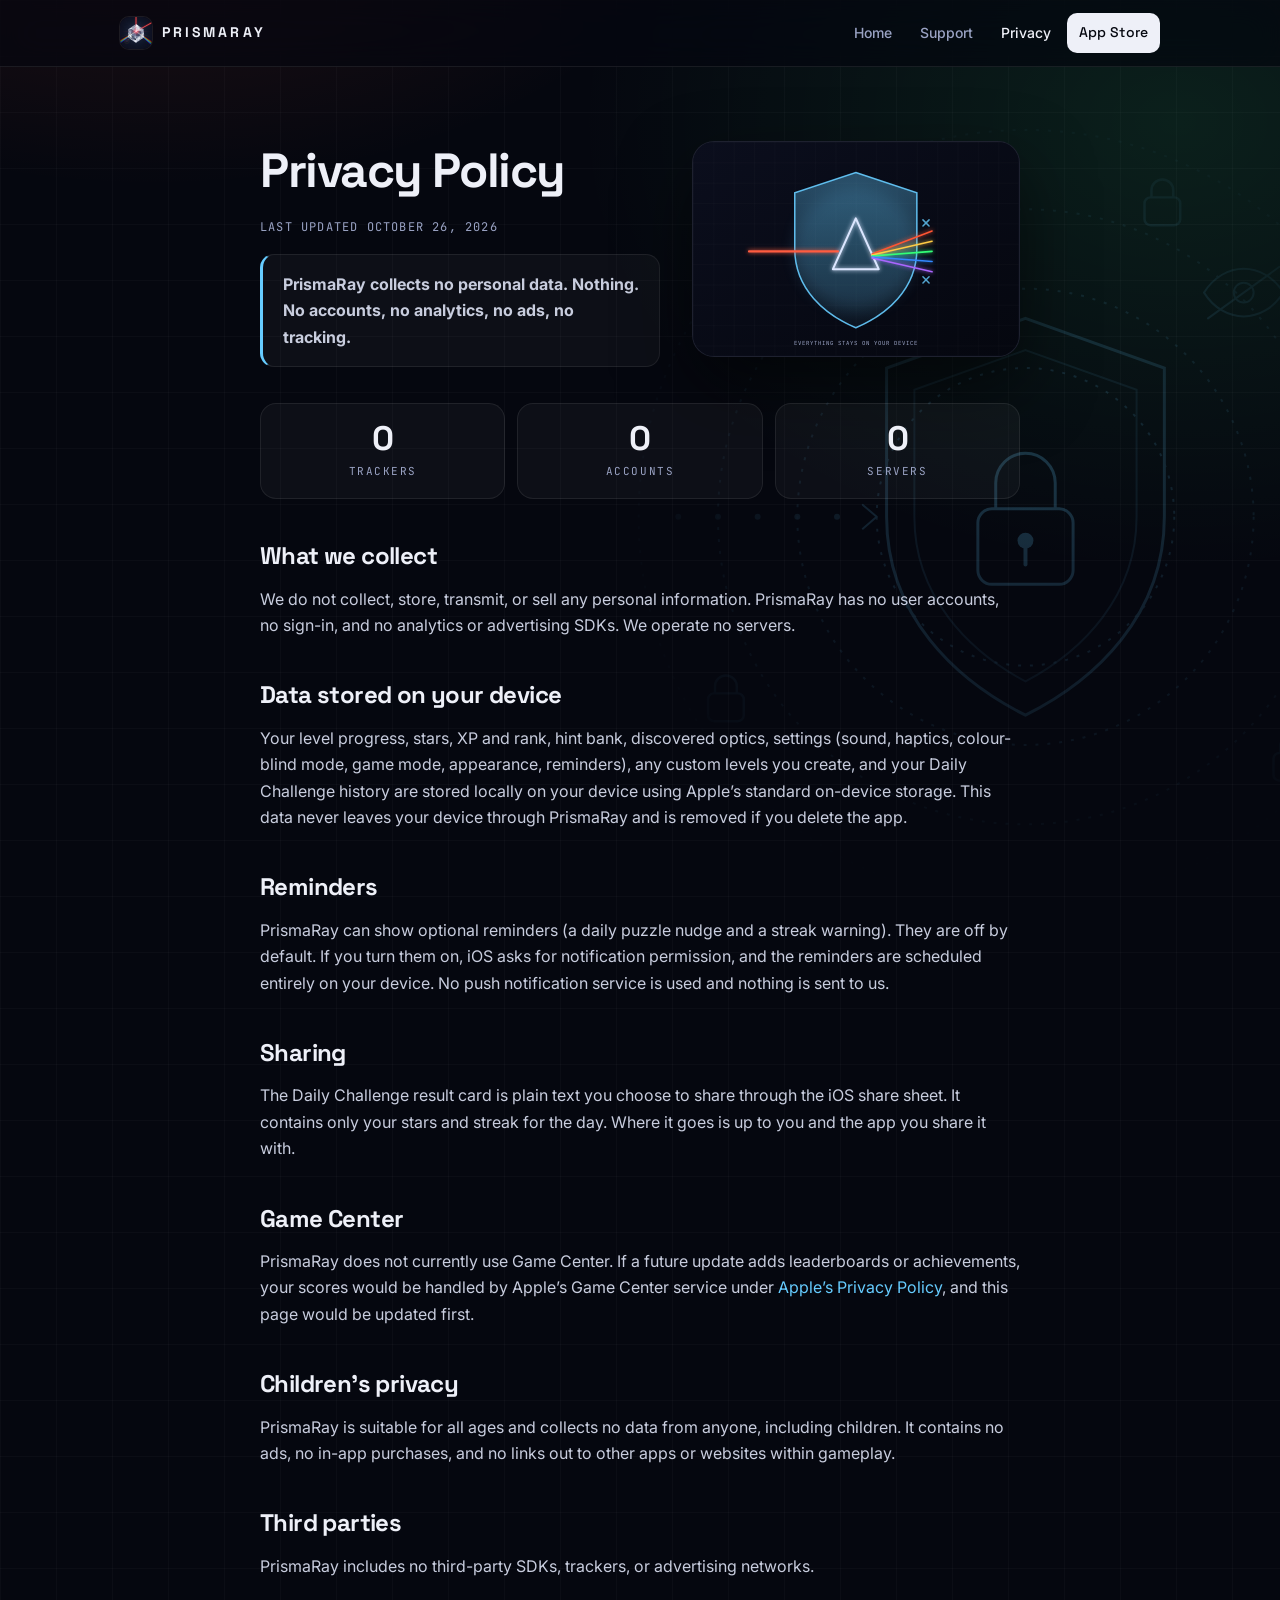
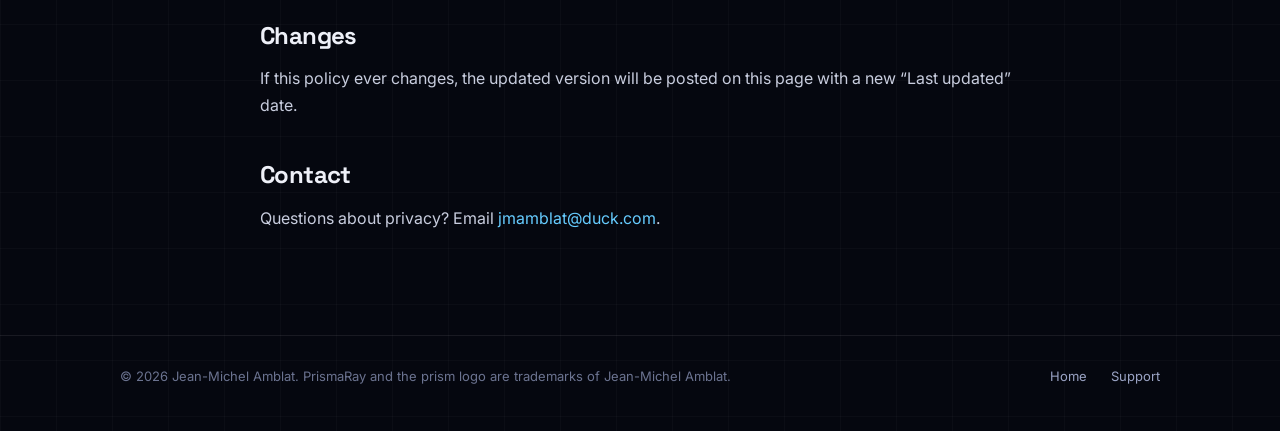
==== commit eca9ace0: "Privacy page watermark art; doc pages keep side padding on phones Co-Authored-By: Claude Fable 5.1 <" ====
--- a/privacy-policy.html
+++ b/privacy-policy.html
@@ -10,9 +10,45 @@
 <link rel="preconnect" href="https://fonts.googleapis.com">
 <link rel="preconnect" href="https://fonts.gstatic.com" crossorigin>
 <link href="https://fonts.googleapis.com/css2?family=Inter:wght@400;500;600&family=Space+Grotesk:wght@500;600;700&family=JetBrains+Mono:wght@500;700&display=swap" rel="stylesheet">
-<link rel="stylesheet" href="style.css?v=7">
+<link rel="stylesheet" href="style.css?v=8">
 </head>
-<body>
+<body class="has-bg-art">
+<div class="bg-art" aria-hidden="true">
+<svg viewBox="0 0 800 800" xmlns="http://www.w3.org/2000/svg" fill="none" stroke="#66ccff" stroke-width="2">
+  <defs>
+    <radialGradient id="fade" cx="55%" cy="45%" r="55%"><stop offset="0" stop-color="#fff" stop-opacity="1"/><stop offset="1" stop-color="#fff" stop-opacity="0"/></radialGradient>
+    <mask id="m"><rect width="800" height="800" fill="url(#fade)"/></mask>
+  </defs>
+  <g mask="url(#m)">
+    <!-- rings -->
+    <g stroke-dasharray="3 9" opacity=".8"><circle cx="440" cy="400" r="150"/><circle cx="440" cy="400" r="230"/><circle cx="440" cy="400" r="310"/><circle cx="440" cy="400" r="390"/></g>
+    <!-- shield -->
+    <path d="M440 200 L580 250 V400 C580 500 510 565 440 600 C370 565 300 500 300 400 V250 Z" stroke-width="3"/>
+    <path d="M440 232 L552 272 V400 C552 480 498 535 440 566 C382 535 328 480 328 400 V272 Z" opacity=".5"/>
+    <!-- padlock -->
+    <rect x="392" y="392" width="96" height="76" rx="14" stroke-width="3"/>
+    <path d="M410 392 V366 a30 30 0 0 1 60 0 V392" stroke-width="3"/>
+    <circle cx="440" cy="424" r="8" fill="#66ccff" stroke="none"/><path d="M440 430 V448" stroke-width="4" stroke-linecap="round"/>
+    <!-- fingerprint -->
+    <g transform="translate(150 140)" opacity=".9" stroke-linecap="round">
+      <path d="M0 40 a40 40 0 0 1 80 0 v30"/><path d="M12 44 a28 28 0 0 1 56 0 v26"/><path d="M24 48 a16 16 0 0 1 32 0 v30"/><path d="M40 48 v40"/>
+    </g>
+    <!-- crossed eye -->
+    <g transform="translate(620 150)" stroke-linecap="round">
+      <path d="M0 24 C20 -8 60 -8 80 24 C60 56 20 56 0 24 Z"/><circle cx="40" cy="24" r="10"/><path d="M4 50 L76 -2"/>
+    </g>
+    <!-- small locks -->
+    <g stroke-width="2.5">
+      <g transform="translate(120 560)"><rect x="0" y="18" width="36" height="28" rx="6"/><path d="M7 18 V11 a11 11 0 0 1 22 0 V18"/></g>
+      <g transform="translate(690 620)"><rect x="0" y="18" width="36" height="28" rx="6"/><path d="M7 18 V11 a11 11 0 0 1 22 0 V18"/></g>
+      <g transform="translate(560 60)"><rect x="0" y="18" width="36" height="28" rx="6"/><path d="M7 18 V11 a11 11 0 0 1 22 0 V18"/></g>
+    </g>
+    <!-- data dots that stop at the shield -->
+    <g fill="#66ccff" stroke="none" opacity=".8"><circle cx="90" cy="400" r="3"/><circle cx="130" cy="400" r="3"/><circle cx="170" cy="400" r="3"/><circle cx="210" cy="400" r="3"/><circle cx="250" cy="400" r="3"/></g>
+    <path d="M276 388 l14 12 l-14 12" stroke-linecap="round" stroke-linejoin="round"/>
+  </g>
+</svg>
+</div>
 <header class="nav">
   <div class="wrap">
     <a class="brand" href="index.html"><img src="assets/icon-512.png" alt="" width="32" height="32">PRISMARAY</a>
--- a/style.css
+++ b/style.css
@@ -105,7 +105,7 @@
 .step h3 { margin: 0 0 6px; font-size: 18px; font-weight: 600; } .step p { margin: 0; color: var(--muted); font-size: 15px; }
 
 /* Docs pages */
-.doc { padding: 64px 0 88px; max-width: 760px; }
+.doc { padding: 64px 20px 88px; max-width: 800px; }
 .doc h1 { font-size: clamp(34px, 5vw, 48px); letter-spacing: -.03em; margin: 0 0 8px; }
 .doc .sub { font-family: var(--mono); color: var(--muted); font-size: 12px; letter-spacing: .1em; text-transform: uppercase; margin-bottom: 30px; }
 .doc h2 { font-size: 24px; margin: 44px 0 12px; }
@@ -142,3 +142,11 @@
 .zeros { display: grid; grid-template-columns: repeat(3, 1fr); gap: 12px; margin: 24px 0 8px; }
 .zeros .stat b { font-size: 34px; }
 @media (max-width: 760px) { .doc-hero { grid-template-columns: 1fr; } .zeros { grid-template-columns: repeat(3, 1fr); gap: 8px; } .zeros .stat b { font-size: 26px; } }
+
+/* Decorative page background art (privacy) */
+body.has-bg-art { position: relative; overflow-x: hidden; }
+.bg-art { position: absolute; inset: 0; z-index: 0; pointer-events: none; overflow: hidden; }
+.bg-art svg { position: absolute; right: -8vw; top: 120px; width: 62vw; max-width: 880px; height: auto; opacity: .22; }
+.bg-art .glyph { position: absolute; width: 42px; height: 42px; opacity: .12; }
+body.has-bg-art > :not(.bg-art) { position: relative; z-index: 1; }
+@media (max-width: 760px) { .bg-art svg { right: -30vw; top: 80px; width: 120vw; opacity: .12; } }
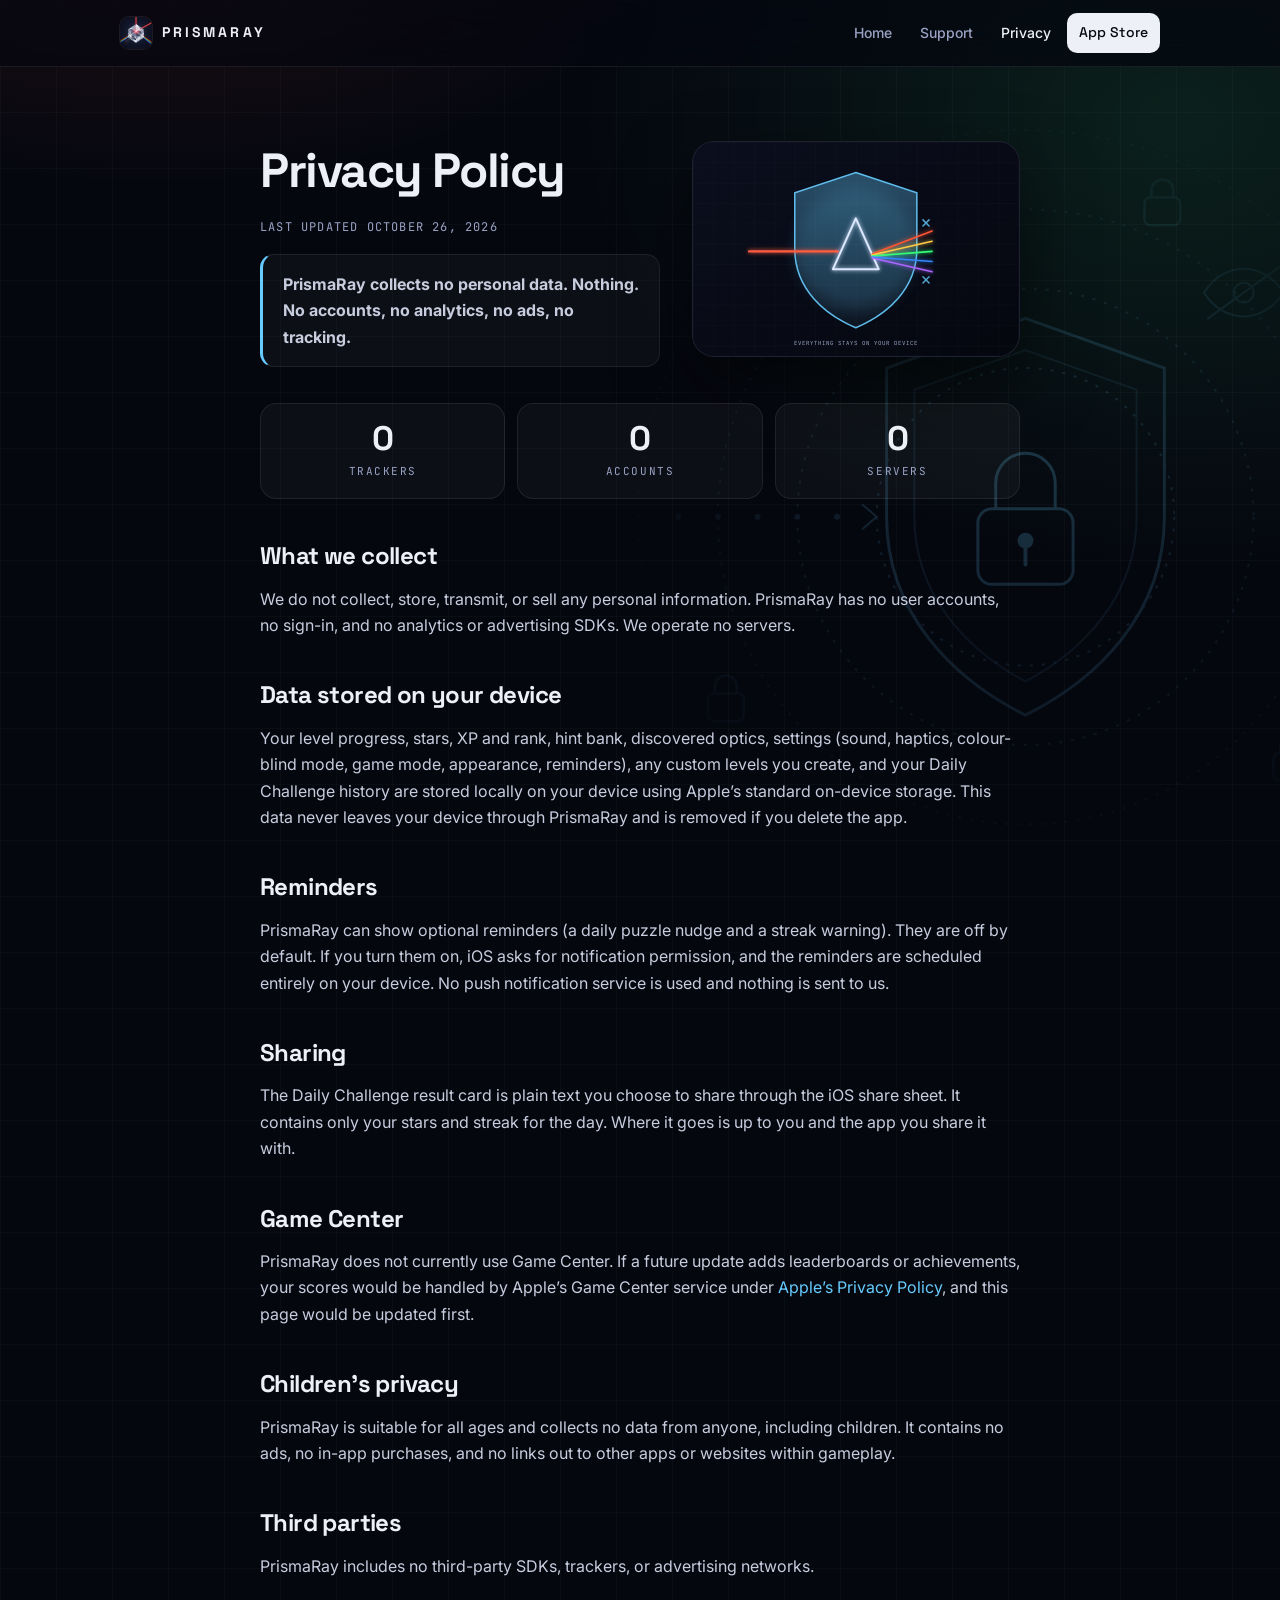
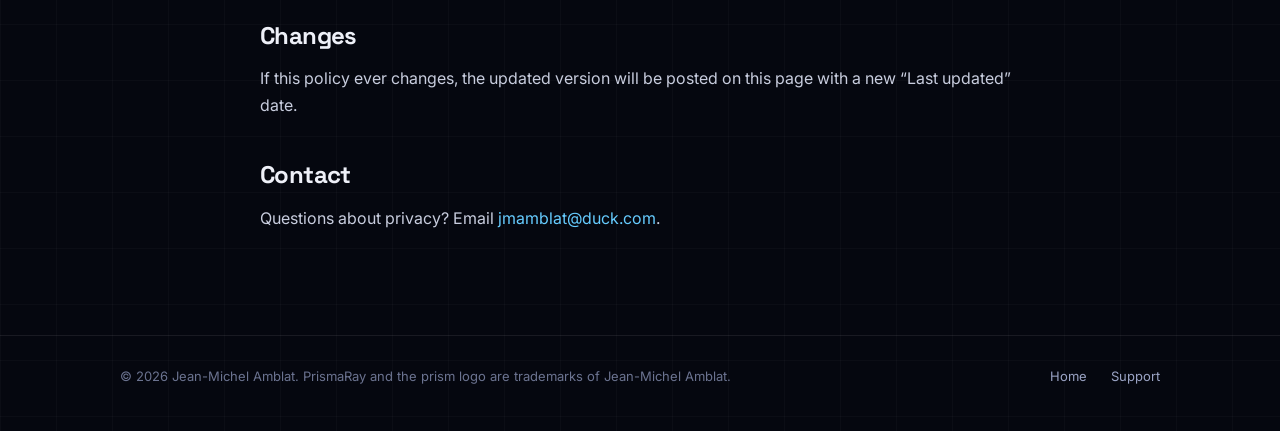
==== commit 711c60db: "App Store buttons: rainbow halo and sheen on hover, press scale, pulse ring on click Co-Authored-By:" ====
--- a/privacy-policy.html
+++ b/privacy-policy.html
@@ -10,7 +10,7 @@
 <link rel="preconnect" href="https://fonts.googleapis.com">
 <link rel="preconnect" href="https://fonts.gstatic.com" crossorigin>
 <link href="https://fonts.googleapis.com/css2?family=Inter:wght@400;500;600&family=Space+Grotesk:wght@500;600;700&family=JetBrains+Mono:wght@500;700&display=swap" rel="stylesheet">
-<link rel="stylesheet" href="style.css?v=8">
+<link rel="stylesheet" href="style.css?v=9">
 </head>
 <body class="has-bg-art">
 <div class="bg-art" aria-hidden="true">
@@ -56,7 +56,7 @@
       <a href="index.html" class="hide-sm">Home</a>
       <a href="support.html">Support</a>
       <a href="privacy-policy.html" class="active hide-sm">Privacy</a>
-      <a class="btn" href="https://apps.apple.com/us/app/prismaray/id6781785309" rel="noopener">App Store</a>
+      <a class="btn store" href="https://apps.apple.com/us/app/prismaray/id6781785309" rel="noopener">App Store</a>
     </nav>
   </div>
 </header>
@@ -141,5 +141,16 @@
     <a href="support.html">Support</a>
   </div>
 </footer>
+<script>
+  // App Store button: play the pulse ring, then follow the link.
+  document.querySelectorAll('.btn.store').forEach(function (b) {
+    b.addEventListener('click', function (e) {
+      if (window.matchMedia('(prefers-reduced-motion: reduce)').matches || e.metaKey || e.ctrlKey || e.shiftKey || e.button !== 0) return;
+      e.preventDefault();
+      b.classList.remove('pulse'); void b.offsetWidth; b.classList.add('pulse');
+      setTimeout(function () { window.location.href = b.href; }, 380);
+    });
+  });
+</script>
 </body>
 </html>
--- a/style.css
+++ b/style.css
@@ -150,3 +150,19 @@
 .bg-art .glyph { position: absolute; width: 42px; height: 42px; opacity: .12; }
 body.has-bg-art > :not(.bg-art) { position: relative; z-index: 1; }
 @media (max-width: 760px) { .bg-art svg { right: -30vw; top: 80px; width: 120vw; opacity: .12; } }
+
+/* App Store button: halo + sheen on hover, press + pulse ring on click */
+.btn.store { position: relative; isolation: isolate;
+  background: linear-gradient(115deg, transparent 38%, rgba(102,204,255,.55) 50%, transparent 62%) no-repeat -150% 0 / 250% 100%, var(--text);
+  transition: transform .15s cubic-bezier(.2,.8,.2,1), box-shadow .2s; }
+.btn.store::before { content: ""; position: absolute; inset: -3px; border-radius: inherit; background: var(--rainbow);
+  filter: blur(10px); opacity: 0; z-index: -1; transition: opacity .25s; }
+.btn.store:hover { background-color: #fff; animation: sheen .9s ease forwards; box-shadow: 0 10px 30px rgba(102,204,255,.22); }
+.btn.store:hover::before { opacity: .85; }
+.btn.store:active { transform: scale(.94); }
+.btn.store.pulse { animation: pop .42s cubic-bezier(.2,.8,.2,1); }
+.btn.store.pulse::before { opacity: 1; filter: blur(2px); animation: ring .42s ease-out forwards; }
+@keyframes sheen { to { background-position: 150% 0, 0 0; } }
+@keyframes pop { 0% { transform: scale(1); } 35% { transform: scale(.9); } 100% { transform: scale(1.04); } }
+@keyframes ring { 0% { inset: -3px; opacity: 1; } 100% { inset: -22px; opacity: 0; } }
+@media (prefers-reduced-motion: reduce) { .btn.store, .btn.store::before, .btn.store:hover { animation: none !important; transition: none; } }
